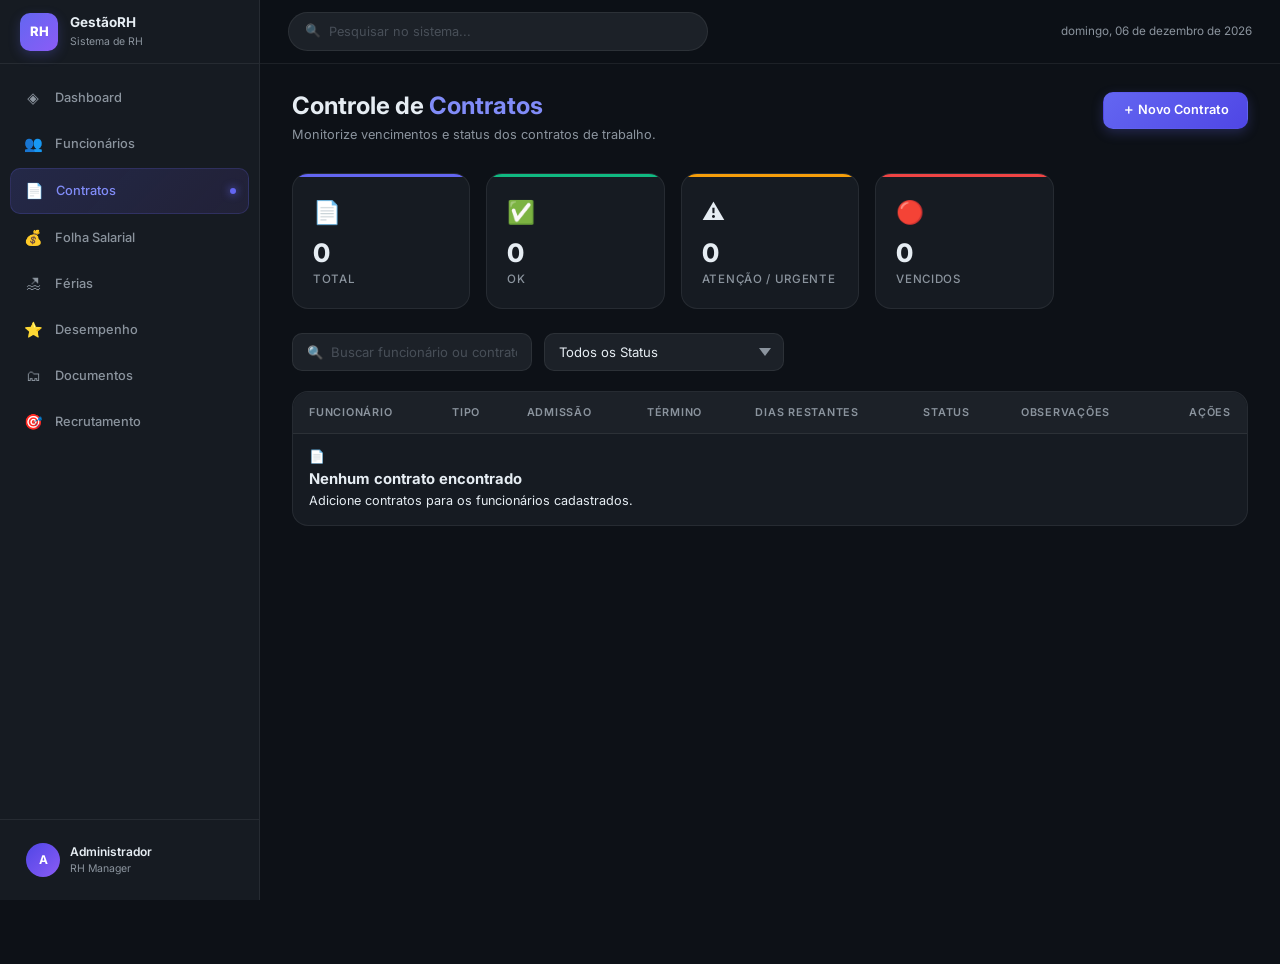
==== pages/contratos.html @ 10faa867 "Add files via upload" ====
<!DOCTYPE html>
<html lang="pt-PT">
<head>
  <meta charset="UTF-8">
  <meta name="viewport" content="width=device-width, initial-scale=1.0">
  <title>Contratos — GestãoRH</title>
  <link rel="stylesheet" href="../css/global.css">
  <link rel="stylesheet" href="../css/contratos.css">
</head>
<body>
  <div class="main-content">
    <div class="page-header">
      <div>
        <h1 class="page-title">Controle de <span>Contratos</span></h1>
        <p class="page-subtitle">Monitorize vencimentos e status dos contratos de trabalho.</p>
      </div>
      <button class="btn btn-primary" onclick="Contratos.openNew()">＋ Novo Contrato</button>
    </div>

    <div class="kpi-grid" style="grid-template-columns:repeat(auto-fill,minmax(160px,1fr));margin-bottom:24px">
      <div class="kpi-card" style="--kpi-color:var(--primary)">
        <span class="kpi-icon">📄</span>
        <div class="kpi-value" id="kpi-total-c">0</div>
        <div class="kpi-label">Total</div>
      </div>
      <div class="kpi-card" style="--kpi-color:var(--success)">
        <span class="kpi-icon">✅</span>
        <div class="kpi-value" id="kpi-ok">0</div>
        <div class="kpi-label">OK</div>
      </div>
      <div class="kpi-card" style="--kpi-color:var(--warning)">
        <span class="kpi-icon">⚠️</span>
        <div class="kpi-value" id="kpi-atencao-c">0</div>
        <div class="kpi-label">Atenção / Urgente</div>
      </div>
      <div class="kpi-card" style="--kpi-color:var(--danger)">
        <span class="kpi-icon">🔴</span>
        <div class="kpi-value" id="kpi-vencidos-c">0</div>
        <div class="kpi-label">Vencidos</div>
      </div>
    </div>

    <div class="filters-bar">
      <input type="text" id="cont-search" class="form-control" placeholder="🔍  Buscar funcionário ou contrato...">
      <select id="filter-status-c" class="form-control">
        <option value="">Todos os Status</option>
        <option value="OK">OK</option>
        <option value="Monitorar">Monitorar</option>
        <option value="Atenção">Atenção</option>
        <option value="Urgente">Urgente</option>
        <option value="Vencido">Vencido</option>
      </select>
    </div>

    <div class="card" style="padding:0;overflow:hidden">
      <div class="table-container" style="border:none">
        <table class="table">
          <thead>
            <tr>
              <th data-sort="_funcNome">Funcionário</th>
              <th data-sort="tipoContrato">Tipo</th>
              <th data-sort="dataAdmissao">Admissão</th>
              <th data-sort="dataTermino">Término</th>
              <th data-sort="diasRestantes">Dias Restantes</th>
              <th>Status</th>
              <th>Observações</th>
              <th style="text-align:right">Ações</th>
            </tr>
          </thead>
          <tbody id="cont-tbody"></tbody>
        </table>
      </div>
    </div>
  </div>

  <!-- Modal -->
  <div class="modal" id="cont-modal">
    <div class="modal-box">
      <div class="modal-header">
        <span class="modal-title" id="modal-c-title">Novo Contrato</span>
        <button class="modal-close" onclick="Contratos.closeModal()">✕</button>
      </div>
      <div class="modal-body">
        <div class="form-group">
          <label class="form-label">Funcionário *</label>
          <select id="form-c-func" class="form-control"></select>
        </div>
        <div class="form-grid">
          <div class="form-group">
            <label class="form-label">Tipo de Contrato *</label>
            <select id="form-c-tipo" class="form-control">
              <option value="">Selecione...</option>
              <option>Efectivo</option>
              <option>Termo Certo</option>
              <option>Termo Incerto</option>
              <option>Prestação de Serviços</option>
              <option>Estágio</option>
            </select>
          </div>
          <div class="form-group">
            <label class="form-label">Data de Admissão *</label>
            <input type="date" id="form-c-admissao" class="form-control">
          </div>
          <div class="form-group">
            <label class="form-label">Data de Término</label>
            <input type="date" id="form-c-termino" class="form-control">
          </div>
        </div>
        <div class="form-group">
          <label class="form-label">Observações</label>
          <input type="text" id="form-c-obs" class="form-control" placeholder="Notas adicionais...">
        </div>
      </div>
      <div class="modal-footer">
        <button class="btn btn-ghost" onclick="Contratos.closeModal()">Cancelar</button>
        <button class="btn btn-primary" onclick="Contratos.save()">💾 Guardar</button>
      </div>
    </div>
  </div>

  <script src="../js/utils.js"></script>
  <script src="../js/storage.js"></script>
  <script src="../js/nav.js"></script>
  <script src="../js/contratos.js"></script>
</body>
</html>
---- css/global.css ----
/* ═══════════════════════════════════════════════════════════════
   GestãoRH — Global CSS
   Design System: Dark Theme + Glassmorphism + Premium UI
═══════════════════════════════════════════════════════════════ */

@import url('https://fonts.googleapis.com/css2?family=Inter:wght@300;400;500;600;700;800&display=swap');

/* ─── CSS Variables ─────────────────────────────────────────── */
:root {
  --bg:           #0d1117;
  --bg-2:         #161b22;
  --bg-3:         #1c2128;
  --bg-4:         #21262d;
  --border:       rgba(255,255,255,0.07);
  --border-hover: rgba(255,255,255,0.14);

  --primary:      #6366f1;
  --primary-l:    #818cf8;
  --primary-d:    #4f46e5;
  --primary-glow: rgba(99,102,241,0.25);

  --violet:       #8b5cf6;
  --cyan:         #06b6d4;
  --success:      #10b981;
  --warning:      #f59e0b;
  --danger:       #ef4444;
  --info:         #3b82f6;

  --success-bg:   rgba(16,185,129,0.12);
  --warning-bg:   rgba(245,158,11,0.12);
  --danger-bg:    rgba(239,68,68,0.12);
  --info-bg:      rgba(59,130,246,0.12);

  --text:         #e6edf3;
  --text-2:       #8b949e;
  --text-3:       #484f58;

  --sidebar-w:    260px;
  --topbar-h:     64px;

  --r-sm: 6px;
  --r-md: 10px;
  --r-lg: 16px;
  --r-xl: 24px;

  --shadow-sm: 0 1px 3px rgba(0,0,0,.4);
  --shadow-md: 0 4px 16px rgba(0,0,0,.5);
  --shadow-lg: 0 8px 40px rgba(0,0,0,.6);

  --t: all .2s ease;
  --t-slow: all .35s cubic-bezier(.4,0,.2,1);
}

/* ─── Reset & Base ──────────────────────────────────────────── */
*, *::before, *::after { box-sizing: border-box; margin: 0; padding: 0; }

html { font-size: 15px; scroll-behavior: smooth; }

body {
  font-family: 'Inter', system-ui, sans-serif;
  background: var(--bg);
  color: var(--text);
  min-height: 100vh;
  line-height: 1.6;
  overflow-x: hidden;
}

a { color: var(--primary-l); text-decoration: none; }
button { cursor: pointer; font-family: inherit; }
input, select, textarea { font-family: inherit; }
mark { background: rgba(99,102,241,.35); color: var(--primary-l); border-radius: 3px; padding: 0 2px; }

/* ─── Layout ────────────────────────────────────────────────── */
.page-layout {
  display: flex;
  min-height: 100vh;
}

.main-content {
  margin-left: var(--sidebar-w);
  margin-top: var(--topbar-h);
  flex: 1;
  padding: 28px 32px;
  min-height: calc(100vh - var(--topbar-h));
  transition: margin-left .3s ease;
}

/* ─── Sidebar ───────────────────────────────────────────────── */
.sidebar {
  position: fixed;
  top: 0; left: 0;
  width: var(--sidebar-w);
  height: 100vh;
  background: var(--bg-2);
  border-right: 1px solid var(--border);
  display: flex;
  flex-direction: column;
  z-index: 200;
  transition: transform .3s cubic-bezier(.4,0,.2,1);
}

.sidebar-brand {
  display: flex;
  align-items: center;
  gap: 12px;
  padding: 20px 20px;
  border-bottom: 1px solid var(--border);
  height: var(--topbar-h);
}

.brand-logo {
  width: 38px; height: 38px;
  background: linear-gradient(135deg, var(--primary), var(--violet));
  border-radius: var(--r-md);
  display: flex; align-items: center; justify-content: center;
  font-weight: 800; font-size: 13px; color: #fff;
  box-shadow: 0 4px 12px var(--primary-glow);
  flex-shrink: 0;
}

.brand-name { font-size: .9rem; font-weight: 700; color: var(--text); display: block; }
.brand-sub  { font-size: .7rem; color: var(--text-2); display: block; }

.sidebar-nav {
  flex: 1;
  padding: 12px 10px;
  overflow-y: auto;
  display: flex;
  flex-direction: column;
  gap: 2px;
}

.nav-item {
  display: flex;
  align-items: center;
  gap: 11px;
  padding: 10px 12px;
  border-radius: var(--r-md);
  color: var(--text-2);
  font-size: .855rem;
  font-weight: 500;
  transition: var(--t);
  position: relative;
  text-decoration: none;
}

.nav-item:hover {
  background: var(--bg-3);
  color: var(--text);
}

.nav-item.active {
  background: linear-gradient(135deg, rgba(99,102,241,.18), rgba(139,92,246,.1));
  color: var(--primary-l);
  border: 1px solid rgba(99,102,241,.2);
}

.nav-icon  { font-size: 1rem; width: 22px; text-align: center; flex-shrink: 0; }
.nav-label { flex: 1; }

.nav-indicator {
  width: 6px; height: 6px;
  background: var(--primary);
  border-radius: 50%;
  box-shadow: 0 0 8px var(--primary);
}

.sidebar-footer {
  padding: 14px 16px;
  border-top: 1px solid var(--border);
}

.sidebar-user {
  display: flex;
  align-items: center;
  gap: 10px;
  padding: 8px 10px;
  border-radius: var(--r-md);
  transition: var(--t);
  cursor: pointer;
}
.sidebar-user:hover { background: var(--bg-3); }

.user-avatar {
  width: 34px; height: 34px;
  background: linear-gradient(135deg, var(--primary-d), var(--violet));
  border-radius: 50%;
  display: flex; align-items: center; justify-content: center;
  font-weight: 700; font-size: .8rem; color: #fff;
  flex-shrink: 0;
}

.user-name { font-size: .8rem; font-weight: 600; color: var(--text); display: block; }
.user-role { font-size: .7rem; color: var(--text-2); display: block; }

/* ─── Topbar ────────────────────────────────────────────────── */
.topbar {
  position: fixed;
  top: 0; left: var(--sidebar-w); right: 0;
  height: var(--topbar-h);
  background: rgba(13,17,23,.85);
  backdrop-filter: blur(16px);
  border-bottom: 1px solid var(--border);
  display: flex;
  align-items: center;
  padding: 0 28px;
  gap: 20px;
  z-index: 150;
  transition: left .3s ease;
}

.menu-toggle {
  display: none;
  background: none;
  border: none;
  color: var(--text);
  font-size: 1.2rem;
  padding: 6px;
  border-radius: var(--r-sm);
}

.topbar-search {
  flex: 1;
  max-width: 420px;
  display: flex;
  align-items: center;
  gap: 8px;
  background: var(--bg-3);
  border: 1px solid var(--border);
  border-radius: var(--r-xl);
  padding: 8px 16px;
  transition: var(--t);
}
.topbar-search:focus-within {
  border-color: var(--primary);
  box-shadow: 0 0 0 3px var(--primary-glow);
}

.search-icon { font-size: .85rem; opacity: .5; }

.search-input {
  background: none;
  border: none;
  color: var(--text);
  font-size: .85rem;
  width: 100%;
  outline: none;
}
.search-input::placeholder { color: var(--text-3); }

.topbar-actions { margin-left: auto; }
.topbar-date { font-size: .78rem; color: var(--text-2); white-space: nowrap; }

/* ─── Page Header ───────────────────────────────────────────── */
.page-header {
  display: flex;
  align-items: flex-start;
  justify-content: space-between;
  gap: 16px;
  margin-bottom: 28px;
  flex-wrap: wrap;
}

.page-title { font-size: 1.6rem; font-weight: 700; color: var(--text); line-height: 1.2; }
.page-title span { color: var(--primary-l); }
.page-subtitle { font-size: .85rem; color: var(--text-2); margin-top: 4px; }

/* ─── Cards ─────────────────────────────────────────────────── */
.card {
  background: var(--bg-2);
  border: 1px solid var(--border);
  border-radius: var(--r-lg);
  padding: 22px 24px;
  transition: var(--t);
}

.card:hover { border-color: var(--border-hover); }

.card-header {
  display: flex;
  align-items: center;
  justify-content: space-between;
  margin-bottom: 18px;
  gap: 12px;
}

.card-title {
  font-size: .95rem;
  font-weight: 600;
  color: var(--text);
}

/* ─── KPI Cards ─────────────────────────────────────────────── */
.kpi-grid {
  display: grid;
  grid-template-columns: repeat(auto-fill, minmax(200px, 1fr));
  gap: 16px;
  margin-bottom: 28px;
}

.kpi-card {
  background: var(--bg-2);
  border: 1px solid var(--border);
  border-radius: var(--r-lg);
  padding: 20px;
  position: relative;
  overflow: hidden;
  transition: var(--t-slow);
}

.kpi-card::before {
  content: '';
  position: absolute;
  top: 0; left: 0; right: 0;
  height: 3px;
  background: var(--kpi-color, var(--primary));
}

.kpi-card:hover {
  transform: translateY(-2px);
  border-color: var(--border-hover);
  box-shadow: var(--shadow-md);
}

.kpi-icon {
  font-size: 1.5rem;
  margin-bottom: 10px;
  display: block;
}

.kpi-value {
  font-size: 1.7rem;
  font-weight: 800;
  color: var(--text);
  line-height: 1;
  margin-bottom: 4px;
}

.kpi-label {
  font-size: .77rem;
  color: var(--text-2);
  text-transform: uppercase;
  letter-spacing: .06em;
  font-weight: 500;
}

/* ─── Buttons ───────────────────────────────────────────────── */
.btn {
  display: inline-flex;
  align-items: center;
  gap: 7px;
  padding: 9px 18px;
  border-radius: var(--r-md);
  font-size: .85rem;
  font-weight: 600;
  border: 1px solid transparent;
  transition: var(--t);
  white-space: nowrap;
}

.btn:active { transform: scale(.97); }

.btn-primary {
  background: linear-gradient(135deg, var(--primary), var(--primary-d));
  color: #fff;
  box-shadow: 0 4px 12px var(--primary-glow);
}
.btn-primary:hover { box-shadow: 0 6px 20px var(--primary-glow); filter: brightness(1.1); }

.btn-ghost {
  background: var(--bg-3);
  color: var(--text-2);
  border-color: var(--border);
}
.btn-ghost:hover { background: var(--bg-4); color: var(--text); border-color: var(--border-hover); }

.btn-danger {
  background: var(--danger-bg);
  color: var(--danger);
  border-color: rgba(239,68,68,.25);
}
.btn-danger:hover { background: var(--danger); color: #fff; }

.btn-success {
  background: var(--success-bg);
  color: var(--success);
  border-color: rgba(16,185,129,.25);
}
.btn-success:hover { background: var(--success); color: #fff; }

.btn-sm { padding: 6px 12px; font-size: .78rem; }
.btn-icon { padding: 8px; border-radius: var(--r-md); }

/* ─── Badges / Tags ─────────────────────────────────────────── */
.badge {
  display: inline-flex;
  align-items: center;
  gap: 4px;
  padding: 3px 10px;
  border-radius: 99px;
  font-size: .72rem;
  font-weight: 600;
  letter-spacing: .04em;
  text-transform: uppercase;
}

.badge-success { background: var(--success-bg); color: var(--success); }
.badge-warning { background: var(--warning-bg); color: var(--warning); }
.badge-danger  { background: var(--danger-bg);  color: var(--danger); }
.badge-info    { background: var(--info-bg);    color: var(--info); }
.badge-primary { background: rgba(99,102,241,.15); color: var(--primary-l); }
.badge-muted   { background: var(--bg-4); color: var(--text-2); }

/* ─── Table ─────────────────────────────────────────────────── */
.table-container {
  overflow-x: auto;
  border-radius: var(--r-lg);
  border: 1px solid var(--border);
}

.table {
  width: 100%;
  border-collapse: collapse;
  font-size: .845rem;
}

.table thead th {
  background: var(--bg-3);
  color: var(--text-2);
  font-size: .72rem;
  font-weight: 600;
  text-transform: uppercase;
  letter-spacing: .07em;
  padding: 12px 16px;
  text-align: left;
  border-bottom: 1px solid var(--border);
  white-space: nowrap;
  cursor: pointer;
  user-select: none;
  transition: var(--t);
}

.table thead th:hover { color: var(--text); }
.table thead th.sort-asc::after  { content: ' ↑'; color: var(--primary-l); }
.table thead th.sort-desc::after { content: ' ↓'; color: var(--primary-l); }

.table tbody tr {
  border-bottom: 1px solid var(--border);
  transition: var(--t);
}

.table tbody tr:last-child { border-bottom: none; }
.table tbody tr:hover { background: rgba(255,255,255,.03); }

.table td {
  padding: 13px 16px;
  color: var(--text);
  vertical-align: middle;
}

.table-empty {
  text-align: center;
  padding: 48px 16px;
  color: var(--text-2);
}
.table-empty-icon { font-size: 2.5rem; margin-bottom: 8px; opacity: .4; }
.table-empty p { font-size: .9rem; }

/* ─── Form Elements ─────────────────────────────────────────── */
.form-group { margin-bottom: 18px; }

.form-label {
  display: block;
  font-size: .78rem;
  font-weight: 600;
  color: var(--text-2);
  text-transform: uppercase;
  letter-spacing: .05em;
  margin-bottom: 7px;
}

.form-control {
  width: 100%;
  background: var(--bg-3);
  border: 1px solid var(--border);
  border-radius: var(--r-md);
  color: var(--text);
  padding: 10px 14px;
  font-size: .875rem;
  transition: var(--t);
  outline: none;
  -webkit-appearance: none;
}

.form-control:focus {
  border-color: var(--primary);
  box-shadow: 0 0 0 3px var(--primary-glow);
  background: var(--bg-4);
}

.form-control::placeholder { color: var(--text-3); }

select.form-control {
  background-image: url("data:image/svg+xml,%3Csvg xmlns='http://www.w3.org/2000/svg' width='12' height='8' viewBox='0 0 12 8'%3E%3Cpath fill='%238b949e' d='M6 8L0 0h12z'/%3E%3C/svg%3E");
  background-repeat: no-repeat;
  background-position: right 12px center;
  padding-right: 36px;
  cursor: pointer;
}

.form-grid { display: grid; grid-template-columns: 1fr 1fr; gap: 0 18px; }
.form-grid-3 { grid-template-columns: 1fr 1fr 1fr; }
.form-full { grid-column: 1 / -1; }

/* ─── Modal ─────────────────────────────────────────────────── */
.modal {
  display: none;
  position: fixed;
  inset: 0;
  background: rgba(0,0,0,.65);
  backdrop-filter: blur(6px);
  z-index: 500;
  align-items: center;
  justify-content: center;
  padding: 20px;
}

.modal.modal-open { display: flex; animation: fadeIn .2s ease; }

.modal-box {
  background: var(--bg-2);
  border: 1px solid var(--border-hover);
  border-radius: var(--r-xl);
  width: 100%;
  max-width: 640px;
  max-height: 90vh;
  overflow-y: auto;
  box-shadow: var(--shadow-lg);
  animation: slideUp .25s cubic-bezier(.4,0,.2,1);
}

.modal-box.modal-lg { max-width: 780px; }
.modal-box.modal-sm { max-width: 420px; }

.modal-header {
  display: flex;
  align-items: center;
  justify-content: space-between;
  padding: 22px 26px 0;
  margin-bottom: 22px;
}

.modal-title { font-size: 1.1rem; font-weight: 700; color: var(--text); }

.modal-close {
  background: var(--bg-3);
  border: 1px solid var(--border);
  color: var(--text-2);
  width: 32px; height: 32px;
  border-radius: var(--r-md);
  display: flex; align-items: center; justify-content: center;
  font-size: .9rem;
  transition: var(--t);
}
.modal-close:hover { background: var(--bg-4); color: var(--text); }

.modal-body { padding: 0 26px; }
.modal-footer {
  display: flex;
  justify-content: flex-end;
  gap: 10px;
  padding: 22px 26px;
  border-top: 1px solid var(--border);
  margin-top: 22px;
}

/* Confirm box */
.confirm-box { max-width: 400px; }
.confirm-icon { text-align: center; font-size: 2.5rem; margin: 28px 0 8px; }
.confirm-message { text-align: center; padding: 0 24px; color: var(--text-2); font-size: .9rem; }
.confirm-actions { display: flex; justify-content: center; gap: 12px; padding: 24px; }

/* ─── Toast ─────────────────────────────────────────────────── */
#toast-container {
  position: fixed;
  bottom: 24px; right: 24px;
  z-index: 9999;
  display: flex;
  flex-direction: column;
  gap: 10px;
  pointer-events: none;
}

.toast {
  display: flex;
  align-items: center;
  gap: 10px;
  padding: 12px 18px;
  background: var(--bg-3);
  border: 1px solid var(--border);
  border-radius: var(--r-lg);
  font-size: .845rem;
  color: var(--text);
  box-shadow: var(--shadow-lg);
  transform: translateX(120%);
  transition: transform .35s cubic-bezier(.4,0,.2,1);
  pointer-events: all;
  min-width: 260px;
  max-width: 380px;
}

.toast.toast-show { transform: translateX(0); }

.toast-icon {
  width: 24px; height: 24px;
  border-radius: 50%;
  display: flex; align-items: center; justify-content: center;
  font-size: .75rem;
  font-weight: 700;
  flex-shrink: 0;
}

.toast-success .toast-icon { background: var(--success-bg); color: var(--success); }
.toast-error   .toast-icon { background: var(--danger-bg);  color: var(--danger); }
.toast-warning .toast-icon { background: var(--warning-bg); color: var(--warning); }
.toast-info    .toast-icon { background: var(--info-bg);    color: var(--info); }

/* ─── Loading ───────────────────────────────────────────────── */
#global-loading {
  display: none;
  position: fixed;
  inset: 0;
  background: rgba(0,0,0,.6);
  backdrop-filter: blur(4px);
  z-index: 9000;
  align-items: center;
  justify-content: center;
}
#global-loading.loading-show { display: flex; }

.spinner {
  width: 44px; height: 44px;
  border: 3px solid var(--border);
  border-top-color: var(--primary);
  border-radius: 50%;
  animation: spin .7s linear infinite;
}

/* ─── Filters Bar ───────────────────────────────────────────── */
.filters-bar {
  display: flex;
  gap: 12px;
  margin-bottom: 20px;
  flex-wrap: wrap;
  align-items: center;
}

.filters-bar .form-control { width: auto; flex: 1; min-width: 160px; max-width: 240px; }

.results-count {
  margin-left: auto;
  font-size: .78rem;
  color: var(--text-2);
  white-space: nowrap;
  align-self: center;
}

/* ─── Sidebar Overlay (mobile) ──────────────────────────────── */
.sidebar-overlay {
  display: none;
  position: fixed;
  inset: 0;
  background: rgba(0,0,0,.6);
  z-index: 190;
}
.sidebar-overlay.show { display: block; }

/* ─── Animations ────────────────────────────────────────────── */
@keyframes fadeIn   { from { opacity: 0 } to { opacity: 1 } }
@keyframes slideUp  { from { opacity: 0; transform: translateY(16px) } to { opacity: 1; transform: translateY(0) } }
@keyframes spin     { to { transform: rotate(360deg) } }
@keyframes pulse    { 0%,100% { opacity: 1 } 50% { opacity: .5 } }

/* ─── Scrollbar ─────────────────────────────────────────────── */
::-webkit-scrollbar { width: 6px; height: 6px; }
::-webkit-scrollbar-track { background: transparent; }
::-webkit-scrollbar-thumb { background: var(--bg-4); border-radius: 99px; }
::-webkit-scrollbar-thumb:hover { background: var(--text-3); }

/* ─── Responsive ────────────────────────────────────────────── */
@media (max-width: 900px) {
  .sidebar { transform: translateX(-100%); }
  .sidebar.open { transform: translateX(0); }
  .topbar { left: 0; }
  .main-content { margin-left: 0; padding: 20px 18px; }
  .menu-toggle { display: flex; }
  .form-grid { grid-template-columns: 1fr; }
}

@media (max-width: 600px) {
  .main-content { padding: 16px 14px; }
  .page-header { flex-direction: column; align-items: stretch; }
  .filters-bar { flex-direction: column; }
  .filters-bar .form-control { max-width: none; }
}
---- css/contratos.css ----
/* ═══════════════════════════════════════════════════════════
   Contratos — CSS
═══════════════════════════════════════════════════════════ */

.status-bar {
  height: 4px;
  border-radius: 99px;
  margin-bottom: 2px;
  display: inline-block;
  width: 40px;
  vertical-align: middle;
}

.status-ok       { background: var(--success); }
.status-monitorar{ background: var(--info); }
.status-atencao  { background: var(--warning); }
.status-urgente  { background: #f97316; }
.status-vencido  { background: var(--danger); }

.badge-urgente { background: rgba(249,115,22,.15); color: #f97316; }

.days-bar-wrap { width: 80px; }
.days-bar {
  height: 5px;
  border-radius: 99px;
  background: var(--bg-4);
  overflow: hidden;
  margin-top: 4px;
}
.days-bar-fill { height: 100%; border-radius: 99px; transition: width .5s ease; }

.contract-func {
  font-weight: 600;
  font-size: .87rem;
  color: var(--text);
}
.contract-func-sub {
  font-size: .74rem;
  color: var(--text-2);
  margin-top: 1px;
}
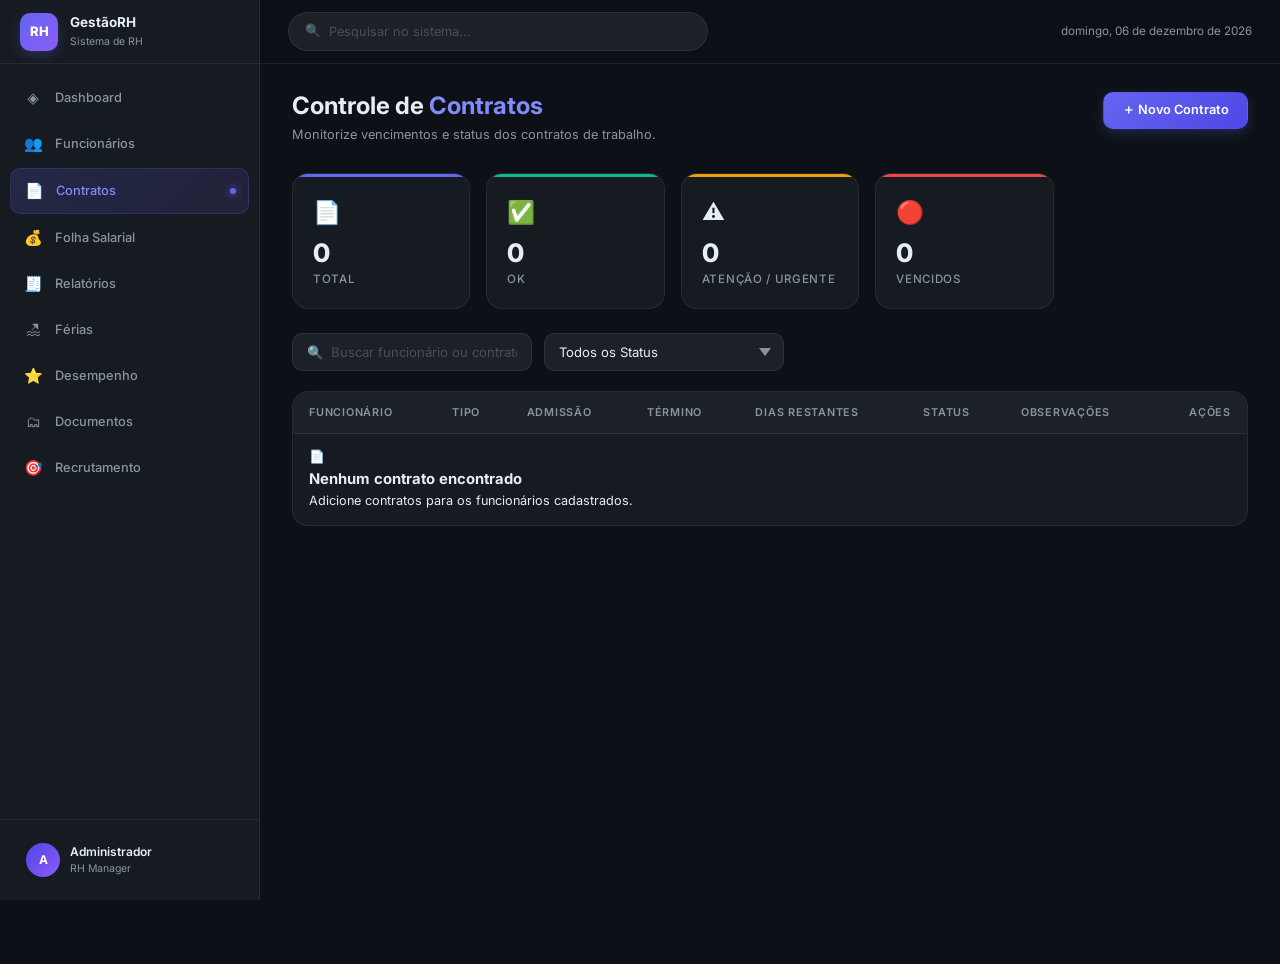
==== commit acca32c3: "Add files via upload" ====
--- a/pages/contratos.html
+++ b/pages/contratos.html
@@ -110,6 +110,38 @@
           <label class="form-label">Observações</label>
           <input type="text" id="form-c-obs" class="form-control" placeholder="Notas adicionais...">
         </div>
+
+        <!-- Anexar PDF -->
+        <div class="form-group" style="margin-top: 8px;">
+          <label class="form-label" style="margin-bottom: 10px;">Documento do Contrato (PDF)</label>
+          <div class="pdf-upload-wrapper" id="pdf-upload-wrapper">
+            <div class="pdf-upload-area" id="pdf-dropzone">
+              <div class="pdf-icon">📄</div>
+              <div class="pdf-upload-text">
+                <strong id="pdf-filename">Nenhum ficheiro selecionado</strong>
+                <p id="pdf-filesize">Arraste aqui ou clique para selecionar</p>
+              </div>
+              <div class="pdf-upload-actions">
+                <label class="btn btn-primary btn-sm pdf-upload-btn" for="form-c-pdf-input">
+                  📎  Anexar PDF
+                </label>
+                <button type="button" class="btn btn-ghost btn-sm pdf-view-btn" id="pdf-view-btn" style="display:none;" onclick="Contratos.viewPDF()">
+                  👁️  Ver
+                </button>
+                <button type="button" class="btn btn-ghost btn-sm pdf-download-btn" id="pdf-download-btn" style="display:none;" onclick="Contratos.downloadPDF()">
+                  ⬇️  Baixar
+                </button>
+                <button type="button" class="btn btn-ghost btn-sm pdf-remove-btn" id="pdf-remove-btn" style="display:none;" onclick="Contratos.removePDF()">
+                  🗑️  Remover
+                </button>
+              </div>
+            </div>
+            <input id="form-c-pdf-input" type="file" accept="application/pdf" style="display:none;">
+            <input id="form-c-pdf" type="hidden">
+            <input id="form-c-pdf-name" type="hidden">
+          </div>
+          <p class="pdf-hint">Formato aceite: PDF. Tamanho máximo: 15MB.</p>
+        </div>
       </div>
       <div class="modal-footer">
         <button class="btn btn-ghost" onclick="Contratos.closeModal()">Cancelar</button>
--- a/css/contratos.css
+++ b/css/contratos.css
@@ -39,3 +39,189 @@
   color: var(--text-2);
   margin-top: 1px;
 }
+
+/* ─── PDF Upload ───────────────────────────────────────── */
+.pdf-upload-wrapper {
+  background: var(--bg-3);
+  border: 1px solid var(--border);
+  border-radius: var(--r-lg);
+  padding: 16px 18px;
+  transition: var(--t);
+}
+.pdf-upload-wrapper:hover {
+  border-color: var(--border-hover);
+}
+
+.pdf-upload-area {
+  display: flex;
+  align-items: center;
+  gap: 16px;
+  flex-wrap: wrap;
+}
+
+.pdf-icon {
+  width: 56px;
+  height: 64px;
+  background: linear-gradient(135deg, var(--danger-bg), var(--bg-4));
+  border: 1px solid rgba(239,68,68,.3);
+  border-radius: var(--r-md);
+  display: flex;
+  align-items: center;
+  justify-content: center;
+  font-size: 1.5rem;
+  flex-shrink: 0;
+  position: relative;
+}
+.pdf-icon.has-pdf {
+  background: linear-gradient(135deg, var(--danger-bg), rgba(239,68,68,.15));
+  border-color: var(--danger);
+  box-shadow: 0 0 0 3px rgba(239,68,68,.12);
+}
+.pdf-icon::after {
+  content: '';
+  position: absolute;
+  top: 8px; right: 8px;
+  width: 22px; height: 16px;
+  background: var(--danger);
+  color: #fff;
+  font-size: .55rem;
+  font-weight: 800;
+  display: flex;
+  align-items: center;
+  justify-content: center;
+  border-radius: 3px;
+  box-shadow: 0 1px 3px rgba(0,0,0,.3);
+}
+.pdf-icon::after {
+  content: 'PDF';
+  font-size: .5rem;
+}
+
+.pdf-upload-text {
+  flex: 1;
+  min-width: 160px;
+}
+.pdf-upload-text strong {
+  display: block;
+  font-size: .85rem;
+  color: var(--text);
+  margin-bottom: 2px;
+  white-space: nowrap;
+  overflow: hidden;
+  text-overflow: ellipsis;
+  max-width: 280px;
+}
+.pdf-upload-text p {
+  font-size: .74rem;
+  color: var(--text-3);
+  margin: 0;
+}
+
+.pdf-upload-actions {
+  display: flex;
+  gap: 8px;
+  flex-wrap: wrap;
+  align-items: center;
+}
+
+.pdf-upload-btn {
+  cursor: pointer;
+  user-select: none;
+}
+
+.pdf-hint {
+  font-size: .72rem;
+  color: var(--text-3);
+  margin: 8px 2px 0;
+}
+
+/* Dropzone hover/drag states */
+.pdf-upload-area.dragover {
+  outline: 2px dashed var(--primary);
+  outline-offset: 6px;
+  border-radius: var(--r-lg);
+  background: rgba(99,102,241,.06);
+}
+
+/* ─── PDF Indicator in Table ───────────────────────────── */
+.pdf-status-badge {
+  display: inline-flex;
+  align-items: center;
+  gap: 5px;
+  padding: 3px 9px;
+  border-radius: 99px;
+  font-size: .7rem;
+  font-weight: 600;
+  margin-top: 3px;
+}
+.pdf-status-badge.has {
+  background: var(--danger-bg);
+  color: var(--danger);
+  border: 1px solid rgba(239,68,68,.25);
+}
+.pdf-status-badge.missing {
+  background: var(--bg-4);
+  color: var(--text-3);
+  border: 1px solid var(--border);
+}
+
+.pdf-table-actions {
+  display: flex;
+  gap: 6px;
+}
+
+.action-btn.pdf-view:hover {
+  background: var(--info-bg);
+  color: var(--info);
+  border-color: rgba(59,130,246,.3);
+}
+.action-btn.pdf-download:hover {
+  background: var(--success-bg);
+  color: var(--success);
+  border-color: rgba(16,185,129,.3);
+}
+
+/* ─── PDF Viewer Modal ─────────────────────────────────── */
+.pdf-viewer-modal .modal-box {
+  max-width: 1100px;
+  width: 100%;
+  max-height: 92vh;
+  padding: 0;
+  display: flex;
+  flex-direction: column;
+}
+.pdf-viewer-header {
+  display: flex;
+  align-items: center;
+  justify-content: space-between;
+  padding: 16px 22px;
+  border-bottom: 1px solid var(--border);
+  flex-shrink: 0;
+}
+.pdf-viewer-title {
+  font-size: .95rem;
+  font-weight: 700;
+  color: var(--text);
+  display: flex;
+  align-items: center;
+  gap: 10px;
+}
+.pdf-viewer-actions {
+  display: flex;
+  gap: 8px;
+}
+.pdf-viewer-body {
+  flex: 1;
+  background: var(--bg-3);
+  min-height: 65vh;
+  display: flex;
+  align-items: center;
+  justify-content: center;
+  overflow: hidden;
+}
+.pdf-viewer-body iframe {
+  width: 100%;
+  height: 72vh;
+  border: none;
+  background: #fff;
+}
